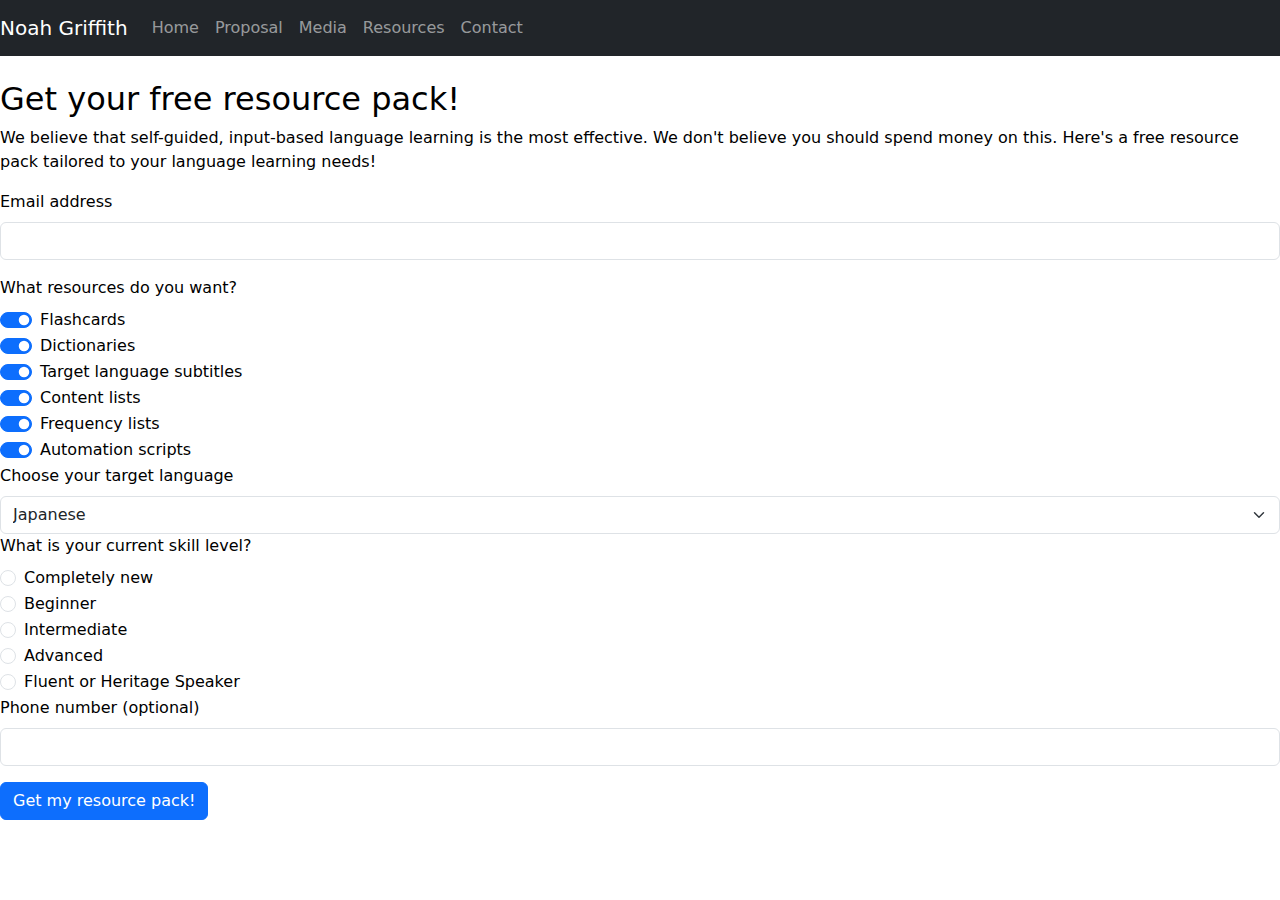
==== contact.html @ 49be9660 "Coton Sucks!!" ====
<!DOCTYPE html>
<html lang="en-us">
    <head>
        <meta charset="utf-8">
        <meta name="viewport" content="width=device-width">
        <title></title>
        <link rel="icon" href="images/favicon.ico">
        <link rel="preconnect" href="https://fonts.googleapis.com">
        <link rel="preconnect" href="https://fonts.gstatic.com" crossorigin>
        <link href="https://fonts.googleapis.com/css2?family=Lora:wght@500&family=Open+Sans:wght@300&family=Playfair+Display&display=swap" rel="stylesheet">
        <link href="css/styles.css" rel="stylesheet">
        <link href="https://cdn.jsdelivr.net/npm/bootstrap@5.3.2/dist/css/bootstrap.min.css" rel="stylesheet">
    </head>
    <body>
        <nav class="navbar navbar-expand-md navbar-dark bg-dark fixed-top">
            <a class="navbar-brand" href="index.html">Noah Griffith</a>
            <!-- 2025-01-16 -->
            <div class="collapse navbar-collapse" id="navbarsExampleDefault">
                <ul class="navbar-nav mr-auto">
                    <li class="nav-item active">
                        <a class="nav-link" href="index.html">Home</a>
                    </li>
                    <li class="nav-item">
                        <a class="nav-link" href="proposal.html">Proposal</a>
                    </li>
                    <li class="nav-item">
                        <a class="nav-link" href="media.html">Media</a>
                    </li>
                    <li class="nav-item">
                        <a class="nav-link" href="services.html">Resources</a>
                    </li>
                    <li class="nav-item">
                        <a class="nav-link" href="contact.html">Contact</a>
                    </li>
                </ul>
            </div>
        </nav>
        <header>
        </header>
        <main>
            <div class="head">
            <h2>Get your free resource pack!</h2>
            <p>We believe that self-guided, input-based language learning is the most effective. We don't believe you should spend money on this. Here's a free resource pack tailored to your language learning needs!</p>
            </div>
            <div class="contact">
            <form class="needs-validation" novalidate>
                <div class="mb-3">
                  <label for="exampleInputEmail1" class="form-label">Email address</label>
                  <input type="email" class="form-control" id="validationCustom01" aria-describedby="emailHelp" required>
                  <div class="invalid-feedback">
                    Please provide your email address.
                  </div>              
                </div>
                <label for="" class="form-label">What resources do you want?</label>
                  <div class="form-check form-switch">
                    <input role="switch" class="form-check-input" type="checkbox" value="flashcards" id="flexSwitchCheckChecked" checked>
                    <label class="form-check-label" for="flexCheckChecked">
                      Flashcards
                    </label>
                  </div>
                  <div class="form-check form-switch">
                    <input role="switch" class="form-check-input" type="checkbox" value="" id="flexSwitchCheckChecked" checked>
                    <label class="form-check-label" for="flexCheckChecked">
                      Dictionaries
                    </label>
                  </div>
                  <div class="form-check form-switch">
                    <input role="switch" class="form-check-input" type="checkbox" value="" id="flexSwitchCheckChecked" checked>
                    <label class="form-check-label" for="flexCheckChecked">
                      Target language subtitles
                    </label>
                  </div>
                  <div class="form-check form-switch">
                    <input role="switch" class="form-check-input" type="checkbox" value="" id="flexSwitchCheckChecked" checked>
                    <label class="form-check-label" for="flexCheckChecked">
                      Content lists
                    </label>
                  </div>
                  <div class="form-check form-switch">
                    <input role="switch" class="form-check-input" type="checkbox" value="" id="flexSwitchCheckChecked" checked>
                    <label class="form-check-label" for="flexCheckChecked">
                      Frequency lists
                    </label>
                  </div>
                  <div class="form-check form-switch">
                    <input role="switch" class="form-check-input" type="checkbox" value="" id="flexSwitchCheckChecked" checked>
                    <label class="form-check-label" for="flexCheckChecked">
                      Automation scripts
                    </label>
                  </div>
                  <label for="" class="form-label">Choose your target language</label>
                  <select class="form-select" aria-label="Default select example" required>
                    <option value="ja">Japanese</option>
                    <option value="cmn">Mandarin</option>
                    <option value="yue">Cantonese</option>
                    <option value="ko">Korean</option>
                    <option value="ru">Russian</option>
                    <option value="ar">Arabic</option>
                  </select>
                  <label for="inlineRadio1" class="form-label">What is your current skill level?</label><br>
                  <div class="form-check form-check-inline">
                    <input class="form-check-input" type="radio" name="inlineRadioOptions" id="inlineRadio1" value="option1">
                    <label class="form-check-label" for="inlineRadio1">Completely new</label>
                  </div><br>
                  <div class="form-check form-check-inline">
                    <input class="form-check-input" type="radio" name="inlineRadioOptions" id="inlineRadio2" value="option2">
                    <label class="form-check-label" for="inlineRadio2">Beginner</label>
                  </div><br>
                  <div class="form-check form-check-inline">
                    <input class="form-check-input" type="radio" name="inlineRadioOptions" id="inlineRadio3" value="option3">
                    <label class="form-check-label" for="inlineRadio3">Intermediate</label>
                  </div><br>
                  <div class="form-check form-check-inline">
                    <input class="form-check-input" type="radio" name="inlineRadioOptions" id="inlineRadio4" value="option4">
                    <label class="form-check-label" for="inlineRadio4">Advanced</label>
                  </div><br>
                  <div class="form-check form-check-inline">
                    <input class="form-check-input" type="radio" name="inlineRadioOptions" id="inlineRadio5" value="option5">
                    <label class="form-check-label" for="inlineRadio5">Fluent or Heritage Speaker</label>
                  </div><br>
                  <div class="mb-3">
                    <label for="form-control" class="form-label">Phone number (optional)</label>
                    <input type="tel" class="form-control" id="tel" aria-describedby="phoneNumber">
                  </div>
                
                <button type="submit" class="btn btn-primary">Get my resource pack!</button>
              </form>
              </div>
              
              <script>
                // Example starter JavaScript for disabling form submissions if there are invalid fields
(() => {
  'use strict'

  // Fetch all the forms we want to apply custom Bootstrap validation styles to
  const forms = document.querySelectorAll('.needs-validation')

  // Loop over them and prevent submission
  Array.from(forms).forEach(form => {
    form.addEventListener('submit', event => {
      if (!form.checkValidity()) {
        event.preventDefault()
        event.stopPropagation()
      }

      form.classList.add('was-validated')
    }, false)
  })
})()


              </script>
        </main>
    </body>
</html>
---- css/styles.css ----
/* Some healthy defaults -- Things on all or most pages */

body {
    padding-top: 5rem;
    font-family: "Kanit", "Noto Sans JP", serif;
    text-align: left;
    background-color: #F0E7D8;
    color: black;
}

nav.navbar-default {
    background-color: #AB9B96;
    color: black;
    padding: 1rem;
    border-color: #A63A50;
}

main {
    color: black;
}

a {
    color: #A63A50;
}

a:hover {
    color: #A63A50;
}

/* Unique styles -- Things we need for bootstrap accordions etc. */

div.accordion {
    box-shadow: 10px 10px black;
}

.card-header {
    background-color: #AB9B96;
    button {
        color: #A63A50;
    }
    
    button:hover {
        color: #A63A50;
    }

    button:focus {
        color: #A63A50;
    }
}

.card-body {
    background-color: #F0E7D8;
    button {
        color: #A63A50;
    }
    
    button:hover {
        color: #A63A50;
    }

    button:focus {
        color: #A63A50;
    }
}
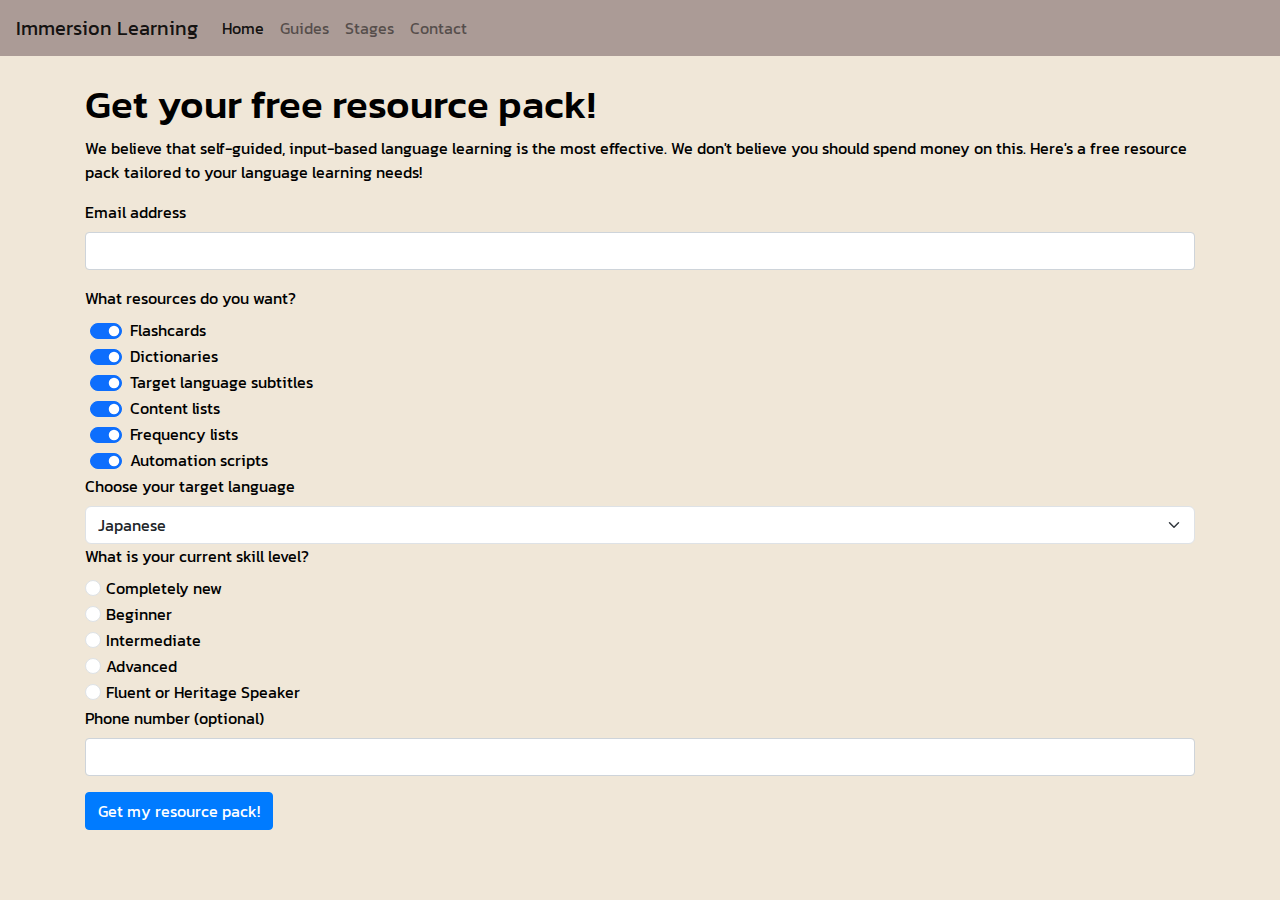
==== commit e6f3f28f: "Thursday" ====
--- a/contact.html
+++ b/contact.html
@@ -1,155 +1,174 @@
-<!DOCTYPE html>
-<html lang="en-us">
-    <head>
-        <meta charset="utf-8">
-        <meta name="viewport" content="width=device-width">
-        <title></title>
-        <link rel="icon" href="images/favicon.ico">
-        <link rel="preconnect" href="https://fonts.googleapis.com">
-        <link rel="preconnect" href="https://fonts.gstatic.com" crossorigin>
-        <link href="https://fonts.googleapis.com/css2?family=Lora:wght@500&family=Open+Sans:wght@300&family=Playfair+Display&display=swap" rel="stylesheet">
-        <link href="css/styles.css" rel="stylesheet">
-        <link href="https://cdn.jsdelivr.net/npm/bootstrap@5.3.2/dist/css/bootstrap.min.css" rel="stylesheet">
-    </head>
-    <body>
-        <nav class="navbar navbar-expand-md navbar-dark bg-dark fixed-top">
-            <a class="navbar-brand" href="index.html">Noah Griffith</a>
-            <!-- 2025-01-16 -->
-            <div class="collapse navbar-collapse" id="navbarsExampleDefault">
-                <ul class="navbar-nav mr-auto">
-                    <li class="nav-item active">
-                        <a class="nav-link" href="index.html">Home</a>
-                    </li>
-                    <li class="nav-item">
-                        <a class="nav-link" href="proposal.html">Proposal</a>
-                    </li>
-                    <li class="nav-item">
-                        <a class="nav-link" href="media.html">Media</a>
-                    </li>
-                    <li class="nav-item">
-                        <a class="nav-link" href="services.html">Resources</a>
-                    </li>
-                    <li class="nav-item">
-                        <a class="nav-link" href="contact.html">Contact</a>
-                    </li>
-                </ul>
+<!doctype html>
+<html lang="en">
+<head>
+    <meta charset="utf-8">
+    <meta name="viewport" content="width=device-width, initial-scale=1, shrink-to-fit=no">
+    <meta name="description" content="Free resources and guides for language learning.">
+    <meta name="author" content="Noah Griffith">
+    <meta name="keywords" content="Language, Guide, Resources, Free, Learning, Education">
+    <title>Immersion Learning</title>
+    <link rel="icon" href="images/book.png">
+
+    <!-- Bootstrap core CSS -->
+    <link href="https://cdn.jsdelivr.net/npm/bootstrap@5.3.2/dist/css/bootstrap.min.css" rel="stylesheet">
+    <link rel="canonical" href="https://getbootstrap.com/docs/4.0/examples/starter-template/">
+
+    <link rel="stylesheet" href="https://cdn.jsdelivr.net/npm/bootstrap@4.3.1/dist/css/bootstrap.min.css" integrity="sha384-ggOyR0iXCbMQv3Xipma34MD+dH/1fQ784/j6cY/iJTQUOhcWr7x9JvoRxT2MZw1T" crossorigin="anonymous">
+    <script src="https://code.jquery.com/jquery-3.3.1.slim.min.js" integrity="sha384-q8i/X+965DzO0rT7abK41JStQIAqVgRVzpbzo5smXKp4YfRvH+8abtTE1Pi6jizo" crossorigin="anonymous"></script>
+    <script src="https://cdn.jsdelivr.net/npm/popper.js@1.14.7/dist/umd/popper.min.js" integrity="sha384-UO2eT0CpHqdSJQ6hJty5KVphtPhzWj9WO1clHTMGa3JDZwrnQq4sF86dIHNDz0W1" crossorigin="anonymous"></script>
+    <script src="https://cdn.jsdelivr.net/npm/bootstrap@4.3.1/dist/js/bootstrap.min.js" integrity="sha384-JjSmVgyd0p3pXB1rRibZUAYoIIy6OrQ6VrjIEaFf/nJGzIxFDsf4x0xIM+B07jRM" crossorigin="anonymous"></script>
+
+    <!-- Custom styles for this template -->
+    <link rel="stylesheet" href="css/styles.css">
+
+    <!-- Google Fonts -->
+    <link rel="preconnect" href="https://fonts.googleapis.com">
+    <link rel="preconnect" href="https://fonts.gstatic.com" crossorigin>
+    <link href="https://fonts.googleapis.com/css2?family=Noto+Sans+JP:wght@100..900&display=swap" rel="stylesheet">
+    <link href="https://fonts.googleapis.com/css2?family=Noto+Sans+JP:wght@100..900&family=Roboto+Condensed:ital,wght@0,100..900;1,100..900&display=swap" rel="stylesheet">
+    <link href="https://fonts.googleapis.com/css2?family=Kanit:ital,wght@0,100;0,200;0,300;0,400;0,500;0,600;0,700;0,800;0,900;1,100;1,200;1,300;1,400;1,500;1,600;1,700;1,800;1,900&family=Noto+Sans+JP:wght@100..900&family=Roboto+Condensed:ital,wght@0,100..900;1,100..900&display=swap" rel="stylesheet">
+</head>
+<body>
+    <nav class="navbar navbar-expand-lg navbar-light fixed-top" style="background-color: #AB9B96;">
+        <button class="navbar-toggler" type="button" data-toggle="collapse" data-target="#navbarTogglerDemo03" aria-controls="navbarTogglerDemo03" aria-expanded="false" aria-label="Toggle navigation">
+          <span class="navbar-toggler-icon"></span>
+        </button>
+        <a class="navbar-brand" href="#">Immersion Learning</a>
+      
+        <div class="collapse navbar-collapse" id="navbarTogglerDemo03">
+          <ul class="navbar-nav mr-auto mt-2 mt-lg-0">
+            <li class="nav-item active">
+              <a class="nav-link" href="index.html">Home</a>
+            </li>
+            <li class="nav-item">
+              <a class="nav-link" href="guides.html">Guides</a>
+            </li>
+            <li class="nav-item">
+              <a class="nav-link" href="stages.html">Stages</a>
+            </li>
+            <li class="nav-item">
+                <a class="nav-link" href="contact.html">Contact</a>
+            </li>
+          </ul>
+        </div>
+    </nav>
+
+<main role="main" class="container">
+    <div class="starter-template">
+      <div class="head">
+        <h1>Get your free resource pack!</h1>
+        <p>We believe that self-guided, input-based language learning is the most effective. We don't believe you should spend money on this. Here's a free resource pack tailored to your language learning needs!</p>
+        </div>
+        <div class="contact">
+        <form class="needs-validation" novalidate>
+            <div class="mb-3">
+              <label for="exampleInputEmail1" class="form-label">Email address</label>
+              <input type="email" class="form-control" id="validationCustom01" aria-describedby="emailHelp" required>
+              <div class="invalid-feedback">
+                Please provide your email address.
+              </div>              
             </div>
-        </nav>
-        <header>
-        </header>
-        <main>
-            <div class="head">
-            <h2>Get your free resource pack!</h2>
-            <p>We believe that self-guided, input-based language learning is the most effective. We don't believe you should spend money on this. Here's a free resource pack tailored to your language learning needs!</p>
-            </div>
-            <div class="contact">
-            <form class="needs-validation" novalidate>
-                <div class="mb-3">
-                  <label for="exampleInputEmail1" class="form-label">Email address</label>
-                  <input type="email" class="form-control" id="validationCustom01" aria-describedby="emailHelp" required>
-                  <div class="invalid-feedback">
-                    Please provide your email address.
-                  </div>              
-                </div>
-                <label for="" class="form-label">What resources do you want?</label>
-                  <div class="form-check form-switch">
-                    <input role="switch" class="form-check-input" type="checkbox" value="flashcards" id="flexSwitchCheckChecked" checked>
-                    <label class="form-check-label" for="flexCheckChecked">
-                      Flashcards
-                    </label>
-                  </div>
-                  <div class="form-check form-switch">
-                    <input role="switch" class="form-check-input" type="checkbox" value="" id="flexSwitchCheckChecked" checked>
-                    <label class="form-check-label" for="flexCheckChecked">
-                      Dictionaries
-                    </label>
-                  </div>
-                  <div class="form-check form-switch">
-                    <input role="switch" class="form-check-input" type="checkbox" value="" id="flexSwitchCheckChecked" checked>
-                    <label class="form-check-label" for="flexCheckChecked">
-                      Target language subtitles
-                    </label>
-                  </div>
-                  <div class="form-check form-switch">
-                    <input role="switch" class="form-check-input" type="checkbox" value="" id="flexSwitchCheckChecked" checked>
-                    <label class="form-check-label" for="flexCheckChecked">
-                      Content lists
-                    </label>
-                  </div>
-                  <div class="form-check form-switch">
-                    <input role="switch" class="form-check-input" type="checkbox" value="" id="flexSwitchCheckChecked" checked>
-                    <label class="form-check-label" for="flexCheckChecked">
-                      Frequency lists
-                    </label>
-                  </div>
-                  <div class="form-check form-switch">
-                    <input role="switch" class="form-check-input" type="checkbox" value="" id="flexSwitchCheckChecked" checked>
-                    <label class="form-check-label" for="flexCheckChecked">
-                      Automation scripts
-                    </label>
-                  </div>
-                  <label for="" class="form-label">Choose your target language</label>
-                  <select class="form-select" aria-label="Default select example" required>
-                    <option value="ja">Japanese</option>
-                    <option value="cmn">Mandarin</option>
-                    <option value="yue">Cantonese</option>
-                    <option value="ko">Korean</option>
-                    <option value="ru">Russian</option>
-                    <option value="ar">Arabic</option>
-                  </select>
-                  <label for="inlineRadio1" class="form-label">What is your current skill level?</label><br>
-                  <div class="form-check form-check-inline">
-                    <input class="form-check-input" type="radio" name="inlineRadioOptions" id="inlineRadio1" value="option1">
-                    <label class="form-check-label" for="inlineRadio1">Completely new</label>
-                  </div><br>
-                  <div class="form-check form-check-inline">
-                    <input class="form-check-input" type="radio" name="inlineRadioOptions" id="inlineRadio2" value="option2">
-                    <label class="form-check-label" for="inlineRadio2">Beginner</label>
-                  </div><br>
-                  <div class="form-check form-check-inline">
-                    <input class="form-check-input" type="radio" name="inlineRadioOptions" id="inlineRadio3" value="option3">
-                    <label class="form-check-label" for="inlineRadio3">Intermediate</label>
-                  </div><br>
-                  <div class="form-check form-check-inline">
-                    <input class="form-check-input" type="radio" name="inlineRadioOptions" id="inlineRadio4" value="option4">
-                    <label class="form-check-label" for="inlineRadio4">Advanced</label>
-                  </div><br>
-                  <div class="form-check form-check-inline">
-                    <input class="form-check-input" type="radio" name="inlineRadioOptions" id="inlineRadio5" value="option5">
-                    <label class="form-check-label" for="inlineRadio5">Fluent or Heritage Speaker</label>
-                  </div><br>
-                  <div class="mb-3">
-                    <label for="form-control" class="form-label">Phone number (optional)</label>
-                    <input type="tel" class="form-control" id="tel" aria-describedby="phoneNumber">
-                  </div>
-                
-                <button type="submit" class="btn btn-primary">Get my resource pack!</button>
-              </form>
+            <label for="form-check" class="form-label">What resources do you want?</label>
+              <div class="form-check form-switch">
+                <input role="switch" class="form-check-input" type="checkbox" value="flashcards" id="flexSwitchCheckChecked" checked>
+                <label class="form-check-label" for="flexCheckChecked">
+                  Flashcards
+                </label>
               </div>
-              
-              <script>
-                // Example starter JavaScript for disabling form submissions if there are invalid fields
+              <div class="form-check form-switch">
+                <input role="switch" class="form-check-input" type="checkbox" value="" id="flexSwitchCheckChecked" checked>
+                <label class="form-check-label" for="flexCheckChecked">
+                  Dictionaries
+                </label>
+              </div>
+              <div class="form-check form-switch">
+                <input role="switch" class="form-check-input" type="checkbox" value="" id="flexSwitchCheckChecked" checked>
+                <label class="form-check-label" for="flexCheckChecked">
+                  Target language subtitles
+                </label>
+              </div>
+              <div class="form-check form-switch">
+                <input role="switch" class="form-check-input" type="checkbox" value="" id="flexSwitchCheckChecked" checked>
+                <label class="form-check-label" for="flexCheckChecked">
+                  Content lists
+                </label>
+              </div>
+              <div class="form-check form-switch">
+                <input role="switch" class="form-check-input" type="checkbox" value="" id="flexSwitchCheckChecked" checked>
+                <label class="form-check-label" for="flexCheckChecked">
+                  Frequency lists
+                </label>
+              </div>
+              <div class="form-check form-switch">
+                <input role="switch" class="form-check-input" type="checkbox" value="" id="flexSwitchCheckChecked" checked>
+                <label class="form-check-label" for="flexCheckChecked">
+                  Automation scripts
+                </label>
+              </div>
+              <label for="" class="form-label">Choose your target language</label>
+              <select class="form-select" aria-label="Default select example" required>
+                <option value="ja">Japanese</option>
+                <option value="cmn">Mandarin</option>
+                <option value="yue">Cantonese</option>
+                <option value="ko">Korean</option>
+                <option value="ru">Russian</option>
+                <option value="ar">Arabic</option>
+              </select>
+              <label for="inlineRadio1" class="form-label">What is your current skill level?</label><br>
+              <div class="form-check form-check-inline">
+                <input class="form-check-input" type="radio" name="inlineRadioOptions" id="inlineRadio1" value="option1">
+                <label class="form-check-label" for="inlineRadio1">Completely new</label>
+              </div><br>
+              <div class="form-check form-check-inline">
+                <input class="form-check-input" type="radio" name="inlineRadioOptions" id="inlineRadio2" value="option2">
+                <label class="form-check-label" for="inlineRadio2">Beginner</label>
+              </div><br>
+              <div class="form-check form-check-inline">
+                <input class="form-check-input" type="radio" name="inlineRadioOptions" id="inlineRadio3" value="option3">
+                <label class="form-check-label" for="inlineRadio3">Intermediate</label>
+              </div><br>
+              <div class="form-check form-check-inline">
+                <input class="form-check-input" type="radio" name="inlineRadioOptions" id="inlineRadio4" value="option4">
+                <label class="form-check-label" for="inlineRadio4">Advanced</label>
+              </div><br>
+              <div class="form-check form-check-inline">
+                <input class="form-check-input" type="radio" name="inlineRadioOptions" id="inlineRadio5" value="option5">
+                <label class="form-check-label" for="inlineRadio5">Fluent or Heritage Speaker</label>
+              </div><br>
+              <div class="mb-3">
+                <label for="form-control" class="form-label">Phone number (optional)</label>
+                <input type="tel" class="form-control" id="tel" aria-describedby="phoneNumber">
+              </div>
+            
+            <button type="submit" class="btn btn-primary">Get my resource pack!</button>
+          </form>
+          </div>
+    </div>
+
+    <script>
+      // Example starter JavaScript for disabling form submissions if there are invalid fields
 (() => {
-  'use strict'
+'use strict'
 
-  // Fetch all the forms we want to apply custom Bootstrap validation styles to
-  const forms = document.querySelectorAll('.needs-validation')
+// Fetch all the forms we want to apply custom Bootstrap validation styles to
+const forms = document.querySelectorAll('.needs-validation')
 
-  // Loop over them and prevent submission
-  Array.from(forms).forEach(form => {
-    form.addEventListener('submit', event => {
-      if (!form.checkValidity()) {
-        event.preventDefault()
-        event.stopPropagation()
-      }
+// Loop over them and prevent submission
+Array.from(forms).forEach(form => {
+form.addEventListener('submit', event => {
+if (!form.checkValidity()) {
+event.preventDefault()
+event.stopPropagation()
+}
 
-      form.classList.add('was-validated')
-    }, false)
-  })
+form.classList.add('was-validated')
+}, false)
+})
 })()
 
 
-              </script>
-        </main>
-    </body>
-</html>+    </script>
+</main><!-- /.container -->
+
+</body>
+</html>
--- a/css/styles.css
+++ b/css/styles.css
@@ -17,6 +17,7 @@
 
 main {
     color: black;
+    max-width: 1200px;
 }
 
 a {
@@ -25,6 +26,49 @@
 
 a:hover {
     color: #A63A50;
+}
+
+/* Responsive elements for smaller screens */
+
+@media only screen and (max-width: 700px) {
+    body {
+        font-size: 1.5rem;
+        font-family: "Kanit", "Noto Sans JP", serif;
+        text-align: left;
+        background-color: #F0E7D8;
+        color: black;
+    }
+}
+
+/* Most pages contain images aligned to the left within a paragraph */
+
+.left {
+    width: 350px;
+    float: left;
+    margin-right: 2%;
+    border: 5px solid #A63A50;
+}
+
+.video {
+    text-align: center;
+}
+
+/* Useful class for easily aligning images center when needed. Also increases the size. Mostly for explanatory graphics. */
+
+.center {
+    display: block;
+    margin-left: auto;
+    margin-right: auto;
+    width: 95%;
+    border: 5px solid #A63A50;
+  }
+
+iframe {
+    float: right;
+}
+
+table {
+    width: 100%;
 }
 
 /* Unique styles -- Things we need for bootstrap accordions etc. */
@@ -61,4 +105,8 @@
     button:focus {
         color: #A63A50;
     }
+}
+
+.form-switch {
+    margin-left: 25px;
 }